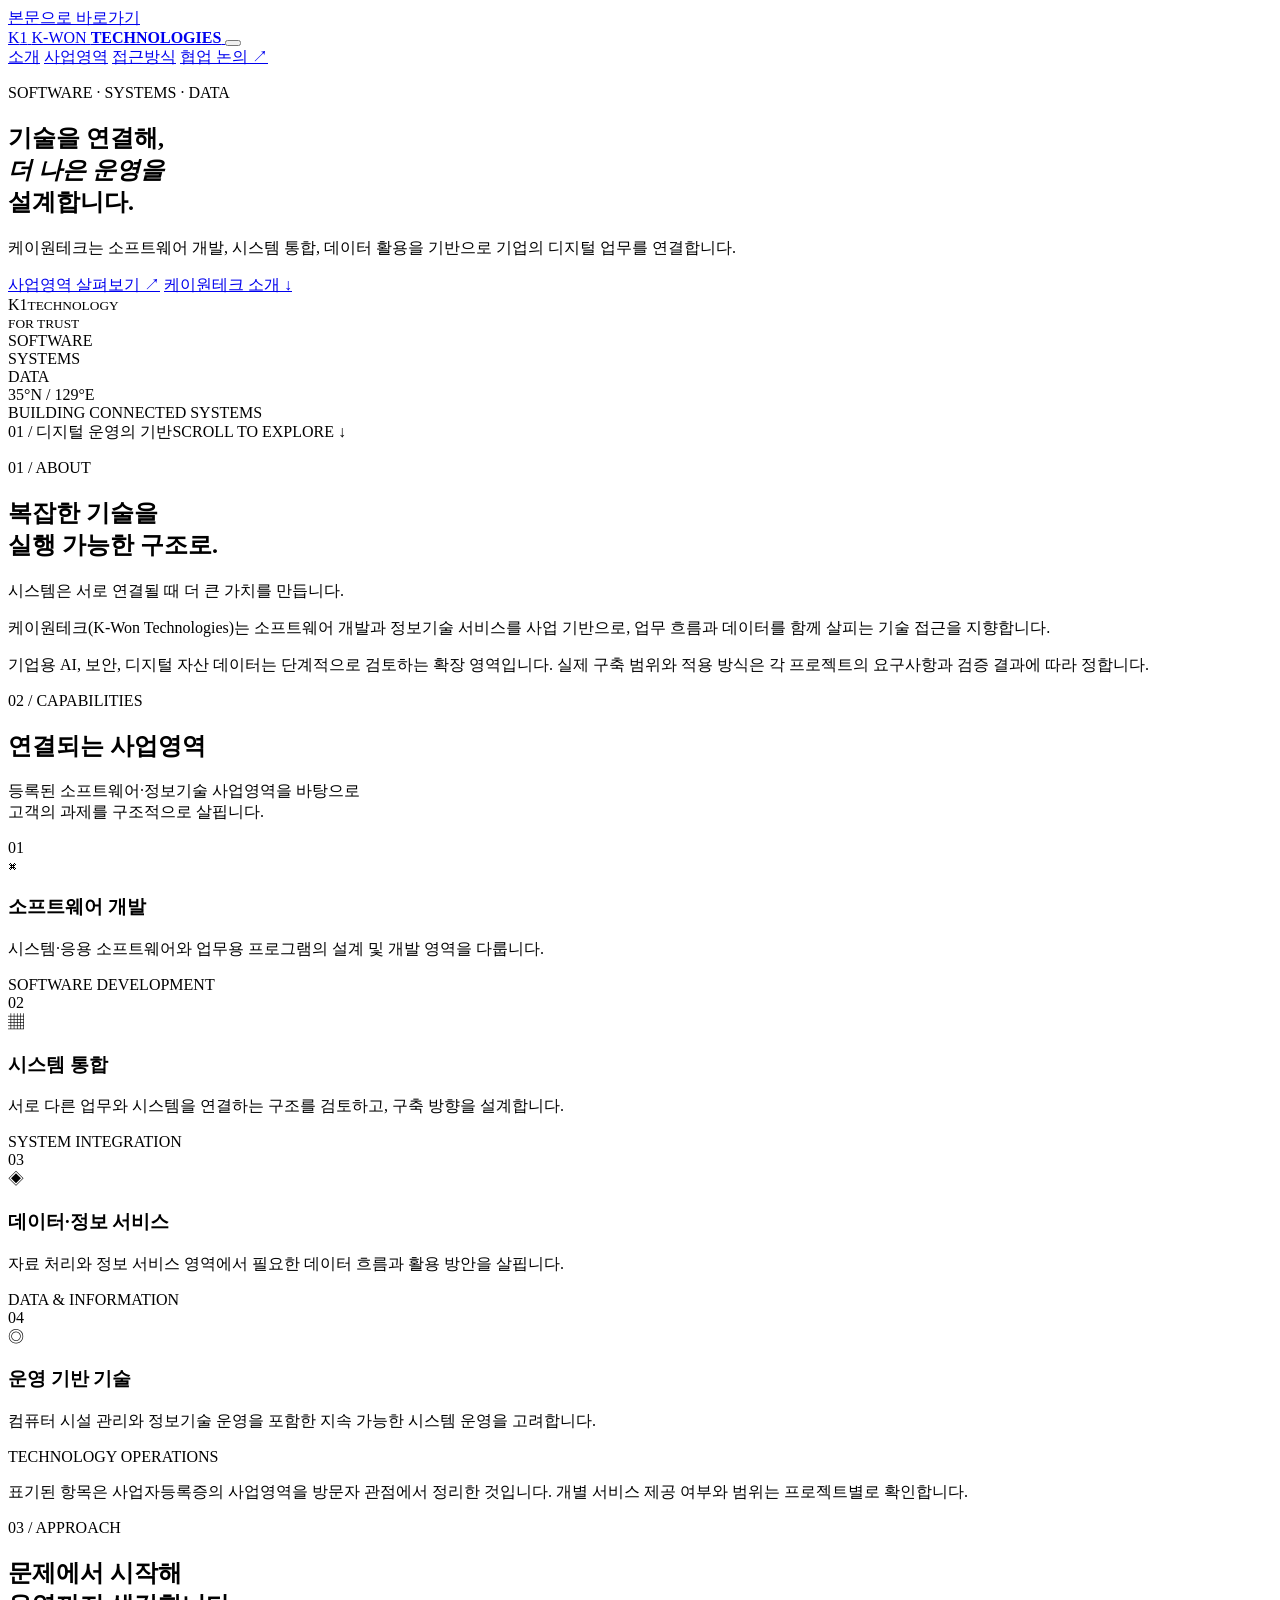
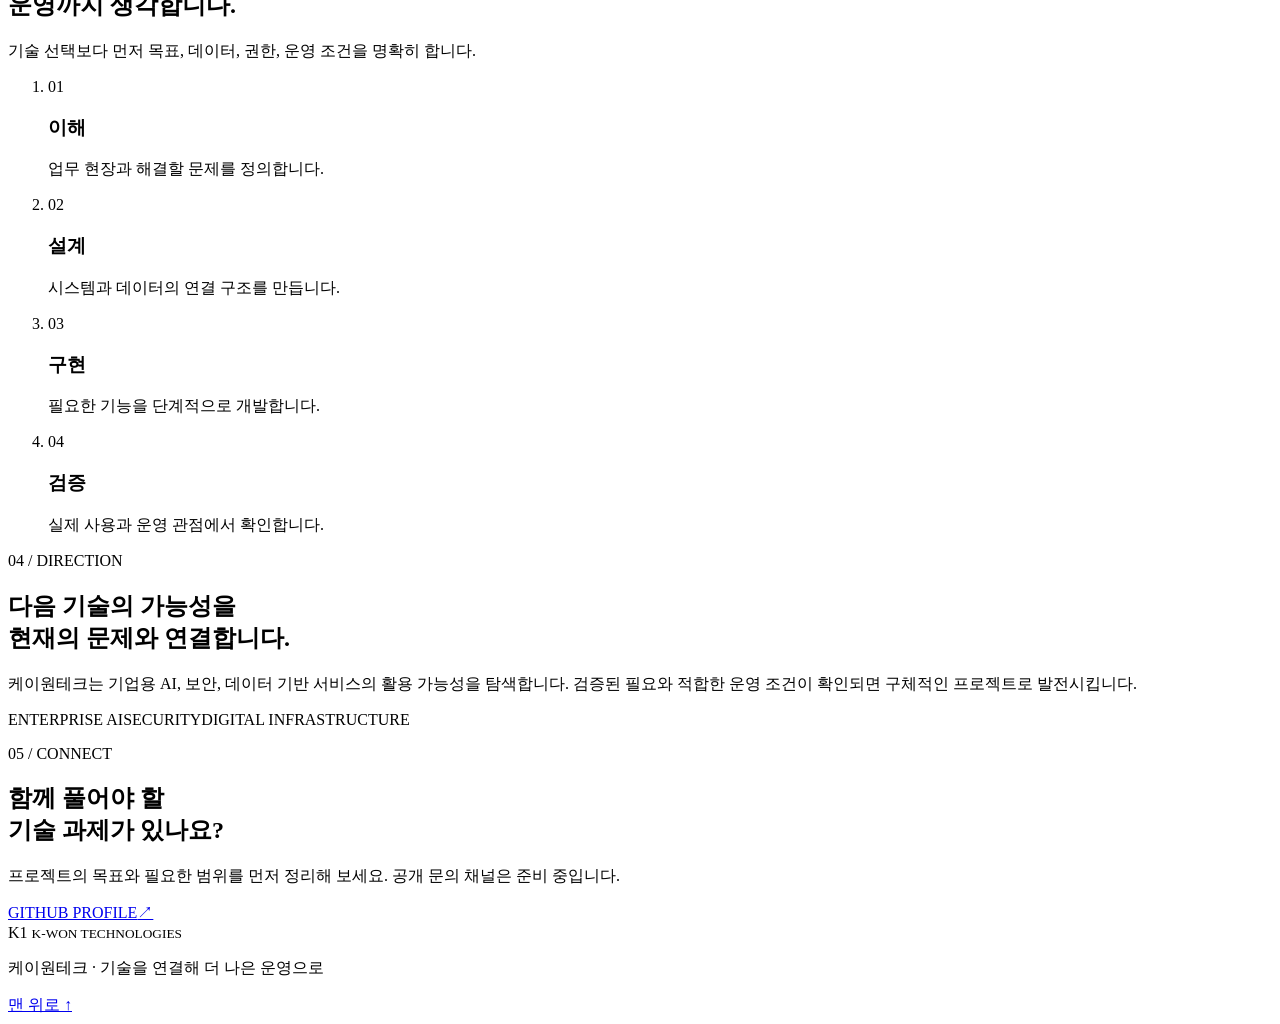
==== index.html @ 793a7595 "Add index.html for K-Won Technologies site" ====
<!doctype html>
<html lang="ko">
  <head>
    <meta charset="utf-8" />
    <meta name="viewport" content="width=device-width, initial-scale=1" />
    <meta name="theme-color" content="#081b2d" />
    <meta name="description" content="케이원테크는 소프트웨어, 시스템 통합, 데이터 기반 기술을 통해 기업의 디지털 운영을 설계합니다." />
    <meta property="og:type" content="website" />
    <meta property="og:title" content="케이원테크 | K-Won Technologies" />
    <meta property="og:description" content="기술을 연결해, 더 신뢰할 수 있는 운영으로." />
    <title>케이원테크 | K-Won Technologies</title>
    <link rel="icon" href="favicon.svg" type="image/svg+xml" />
    <link rel="stylesheet" href="styles.css" />
    <script src="main.js" defer></script>
  </head>
  <body>
    <a class="skip-link" href="#main">본문으로 바로가기</a>
    <header class="site-header" id="top">
      <div class="shell nav-wrap">
        <a class="brand" href="#top" aria-label="케이원테크 처음으로">
          <span class="brand-mark" aria-hidden="true">K<span>1</span></span>
          <span class="brand-name">K-WON <strong>TECHNOLOGIES</strong></span>
        </a>
        <button class="menu-toggle" type="button" aria-expanded="false" aria-controls="site-nav" aria-label="메뉴 열기">
          <span></span><span></span><span></span>
        </button>
        <nav class="site-nav" id="site-nav" aria-label="주 메뉴">
          <a href="#about">소개</a>
          <a href="#capabilities">사업영역</a>
          <a href="#approach">접근방식</a>
          <a class="nav-contact" href="#contact">협업 논의 <span aria-hidden="true">↗</span></a>
        </nav>
      </div>
    </header>

    <main id="main">
      <section class="hero" aria-labelledby="hero-title">
        <div class="hero-grid" aria-hidden="true"></div>
        <div class="shell hero-layout">
          <div class="hero-copy">
            <p class="eyebrow"><span class="eyebrow-line"></span> SOFTWARE · SYSTEMS · DATA</p>
            <h1 id="hero-title">기술을 연결해,<br /><em>더 나은 운영을</em><br />설계합니다.</h1>
            <p class="hero-lead">케이원테크는 소프트웨어 개발, 시스템 통합, 데이터 활용을 기반으로 기업의 디지털 업무를 연결합니다.</p>
            <div class="hero-actions">
              <a class="button button-primary" href="#capabilities">사업영역 살펴보기 <span aria-hidden="true">↗</span></a>
              <a class="text-link" href="#about">케이원테크 소개 <span aria-hidden="true">↓</span></a>
            </div>
          </div>
          <div class="hero-visual" aria-label="기술 요소를 연결하는 추상 도식" role="img">
            <div class="visual-orbit orbit-one"></div><div class="visual-orbit orbit-two"></div>
            <div class="visual-core"><span>K<span class="accent">1</span></span><small>TECHNOLOGY<br />FOR TRUST</small></div>
            <div class="visual-tag tag-a"><span class="tag-dot"></span> SOFTWARE</div>
            <div class="visual-tag tag-b"><span class="tag-dot"></span> SYSTEMS</div>
            <div class="visual-tag tag-c"><span class="tag-dot"></span> DATA</div>
            <div class="visual-coordinate">35°N / 129°E<br />BUILDING CONNECTED SYSTEMS</div>
          </div>
        </div>
        <div class="shell hero-bottom"><span>01 / 디지털 운영의 기반</span><span>SCROLL TO EXPLORE <span aria-hidden="true">↓</span></span></div>
      </section>

      <section class="intro section-pad" id="about" aria-labelledby="about-title">
        <div class="shell intro-layout">
          <div><p class="section-kicker">01 / ABOUT</p><h2 id="about-title">복잡한 기술을<br /><span>실행 가능한 구조로.</span></h2></div>
          <div class="intro-body"><p class="intro-large">시스템은 서로 연결될 때 더 큰 가치를 만듭니다.</p><p>케이원테크(K-Won Technologies)는 소프트웨어 개발과 정보기술 서비스를 사업 기반으로, 업무 흐름과 데이터를 함께 살피는 기술 접근을 지향합니다.</p><p>기업용 AI, 보안, 디지털 자산 데이터는 단계적으로 검토하는 확장 영역입니다. 실제 구축 범위와 적용 방식은 각 프로젝트의 요구사항과 검증 결과에 따라 정합니다.</p></div>
        </div>
      </section>

      <section class="capabilities section-pad" id="capabilities" aria-labelledby="capabilities-title">
        <div class="shell">
          <div class="section-heading"><div><p class="section-kicker">02 / CAPABILITIES</p><h2 id="capabilities-title">연결되는 사업영역</h2></div><p>등록된 소프트웨어·정보기술 사업영역을 바탕으로<br />고객의 과제를 구조적으로 살핍니다.</p></div>
          <div class="capability-grid">
            <article class="capability-card"><span class="card-number">01</span><div class="card-icon" aria-hidden="true">⌘</div><h3>소프트웨어 개발</h3><p>시스템·응용 소프트웨어와 업무용 프로그램의 설계 및 개발 영역을 다룹니다.</p><span class="card-meta">SOFTWARE DEVELOPMENT</span></article>
            <article class="capability-card"><span class="card-number">02</span><div class="card-icon" aria-hidden="true">▦</div><h3>시스템 통합</h3><p>서로 다른 업무와 시스템을 연결하는 구조를 검토하고, 구축 방향을 설계합니다.</p><span class="card-meta">SYSTEM INTEGRATION</span></article>
            <article class="capability-card"><span class="card-number">03</span><div class="card-icon" aria-hidden="true">◈</div><h3>데이터·정보 서비스</h3><p>자료 처리와 정보 서비스 영역에서 필요한 데이터 흐름과 활용 방안을 살핍니다.</p><span class="card-meta">DATA & INFORMATION</span></article>
            <article class="capability-card"><span class="card-number">04</span><div class="card-icon" aria-hidden="true">◎</div><h3>운영 기반 기술</h3><p>컴퓨터 시설 관리와 정보기술 운영을 포함한 지속 가능한 시스템 운영을 고려합니다.</p><span class="card-meta">TECHNOLOGY OPERATIONS</span></article>
          </div>
          <p class="capability-note">표기된 항목은 사업자등록증의 사업영역을 방문자 관점에서 정리한 것입니다. 개별 서비스 제공 여부와 범위는 프로젝트별로 확인합니다.</p>
        </div>
      </section>

      <section class="approach section-pad" id="approach" aria-labelledby="approach-title">
        <div class="shell approach-layout">
          <div class="approach-title"><p class="section-kicker">03 / APPROACH</p><h2 id="approach-title">문제에서 시작해<br />운영까지 생각합니다.</h2><p>기술 선택보다 먼저 목표, 데이터, 권한, 운영 조건을 명확히 합니다.</p></div>
          <ol class="steps"><li><span>01</span><div><h3>이해</h3><p>업무 현장과 해결할 문제를 정의합니다.</p></div></li><li><span>02</span><div><h3>설계</h3><p>시스템과 데이터의 연결 구조를 만듭니다.</p></div></li><li><span>03</span><div><h3>구현</h3><p>필요한 기능을 단계적으로 개발합니다.</p></div></li><li><span>04</span><div><h3>검증</h3><p>실제 사용과 운영 관점에서 확인합니다.</p></div></li></ol>
        </div>
      </section>

      <section class="direction section-pad" aria-labelledby="direction-title"><div class="shell direction-layout"><div><p class="section-kicker">04 / DIRECTION</p><h2 id="direction-title">다음 기술의 가능성을<br />현재의 문제와 연결합니다.</h2></div><div><p>케이원테크는 기업용 AI, 보안, 데이터 기반 서비스의 활용 가능성을 탐색합니다. 검증된 필요와 적합한 운영 조건이 확인되면 구체적인 프로젝트로 발전시킵니다.</p><div class="direction-tags"><span>ENTERPRISE AI</span><span>SECURITY</span><span>DIGITAL INFRASTRUCTURE</span></div></div></div></section>

      <section class="contact section-pad" id="contact" aria-labelledby="contact-title"><div class="shell contact-layout"><div><p class="section-kicker">05 / CONNECT</p><h2 id="contact-title">함께 풀어야 할<br />기술 과제가 있나요?</h2><p>프로젝트의 목표와 필요한 범위를 먼저 정리해 보세요. 공개 문의 채널은 준비 중입니다.</p></div><a class="contact-link" href="https://github.com/oberstmarkts" target="_blank" rel="noopener noreferrer" aria-label="연결된 GitHub 프로필 새 창에서 보기"><span>GITHUB PROFILE</span><span aria-hidden="true">↗</span></a></div></section>
    </main>

    <footer class="site-footer"><div class="shell footer-layout"><div class="footer-brand">K<span>1</span> <small>K-WON TECHNOLOGIES</small></div><p>케이원테크 · 기술을 연결해 더 나은 운영으로</p><a href="#top">맨 위로 ↑</a></div></footer>
  </body>
</html>
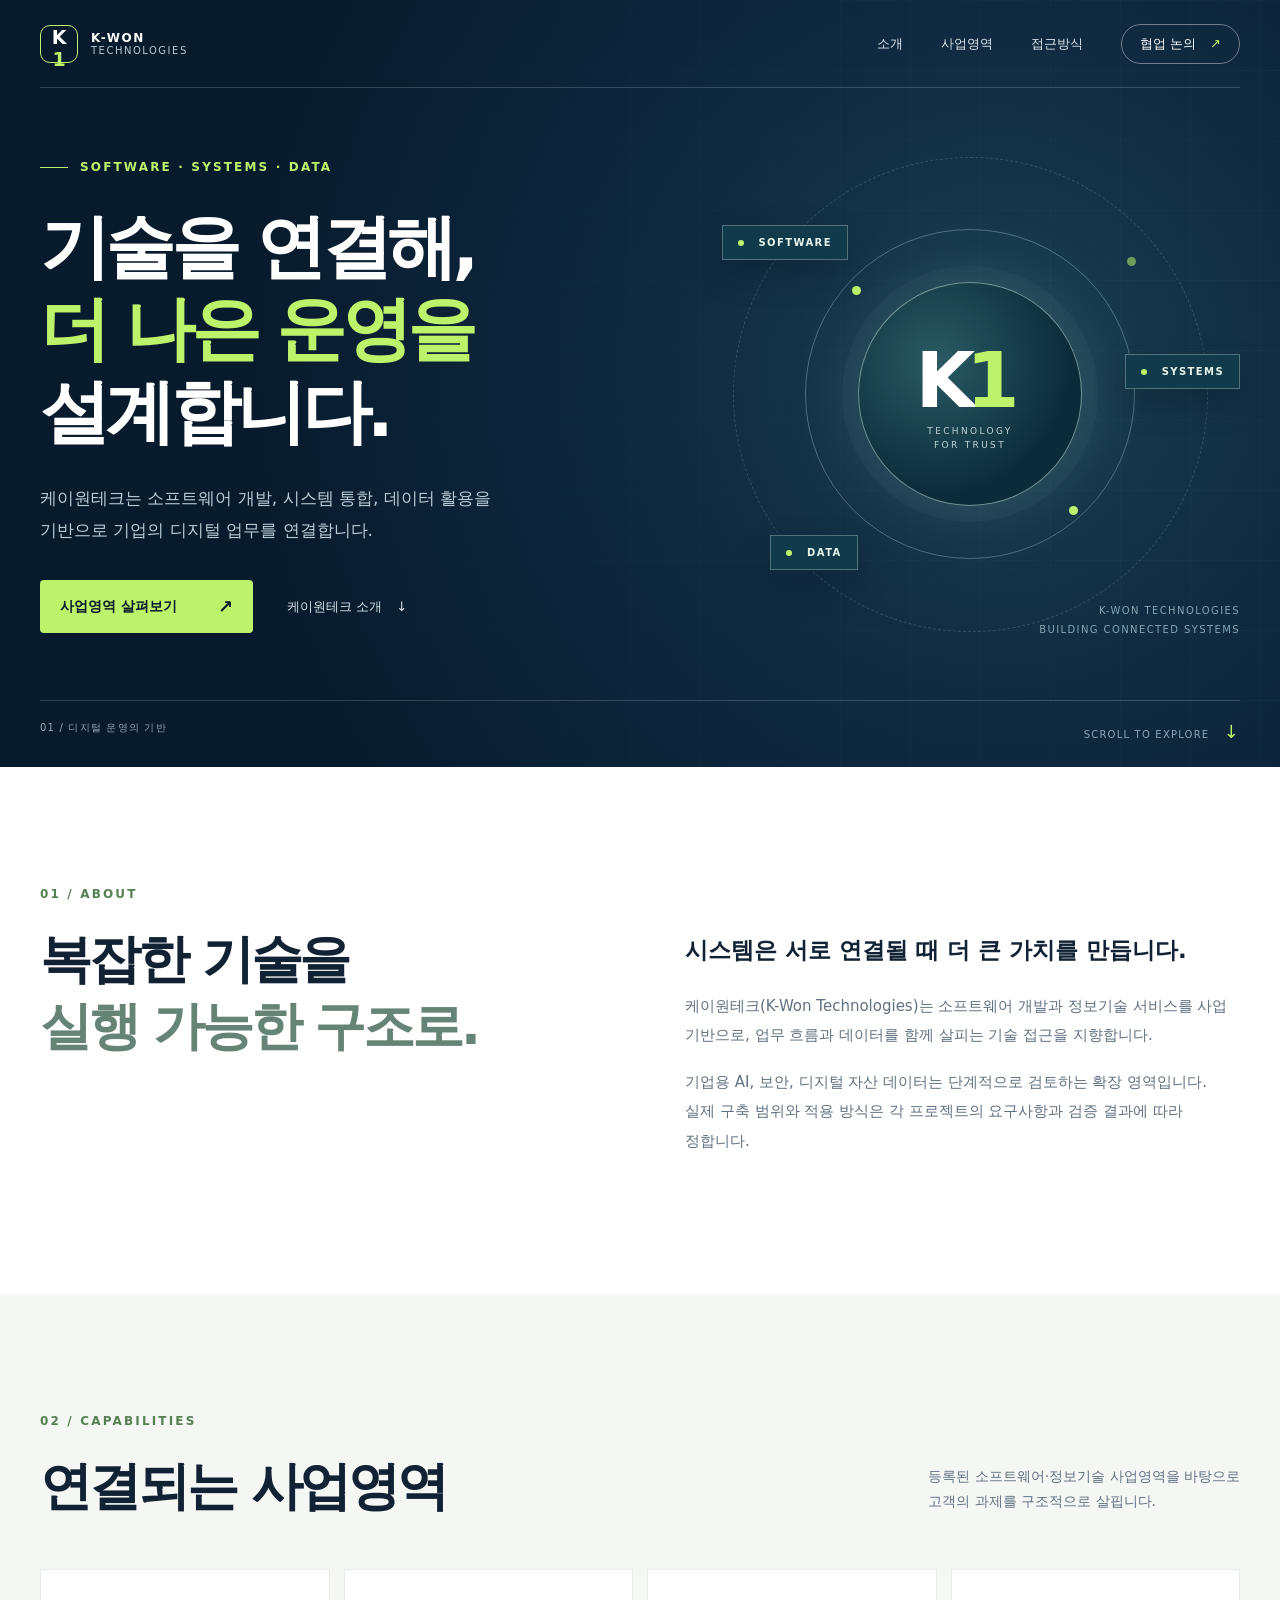
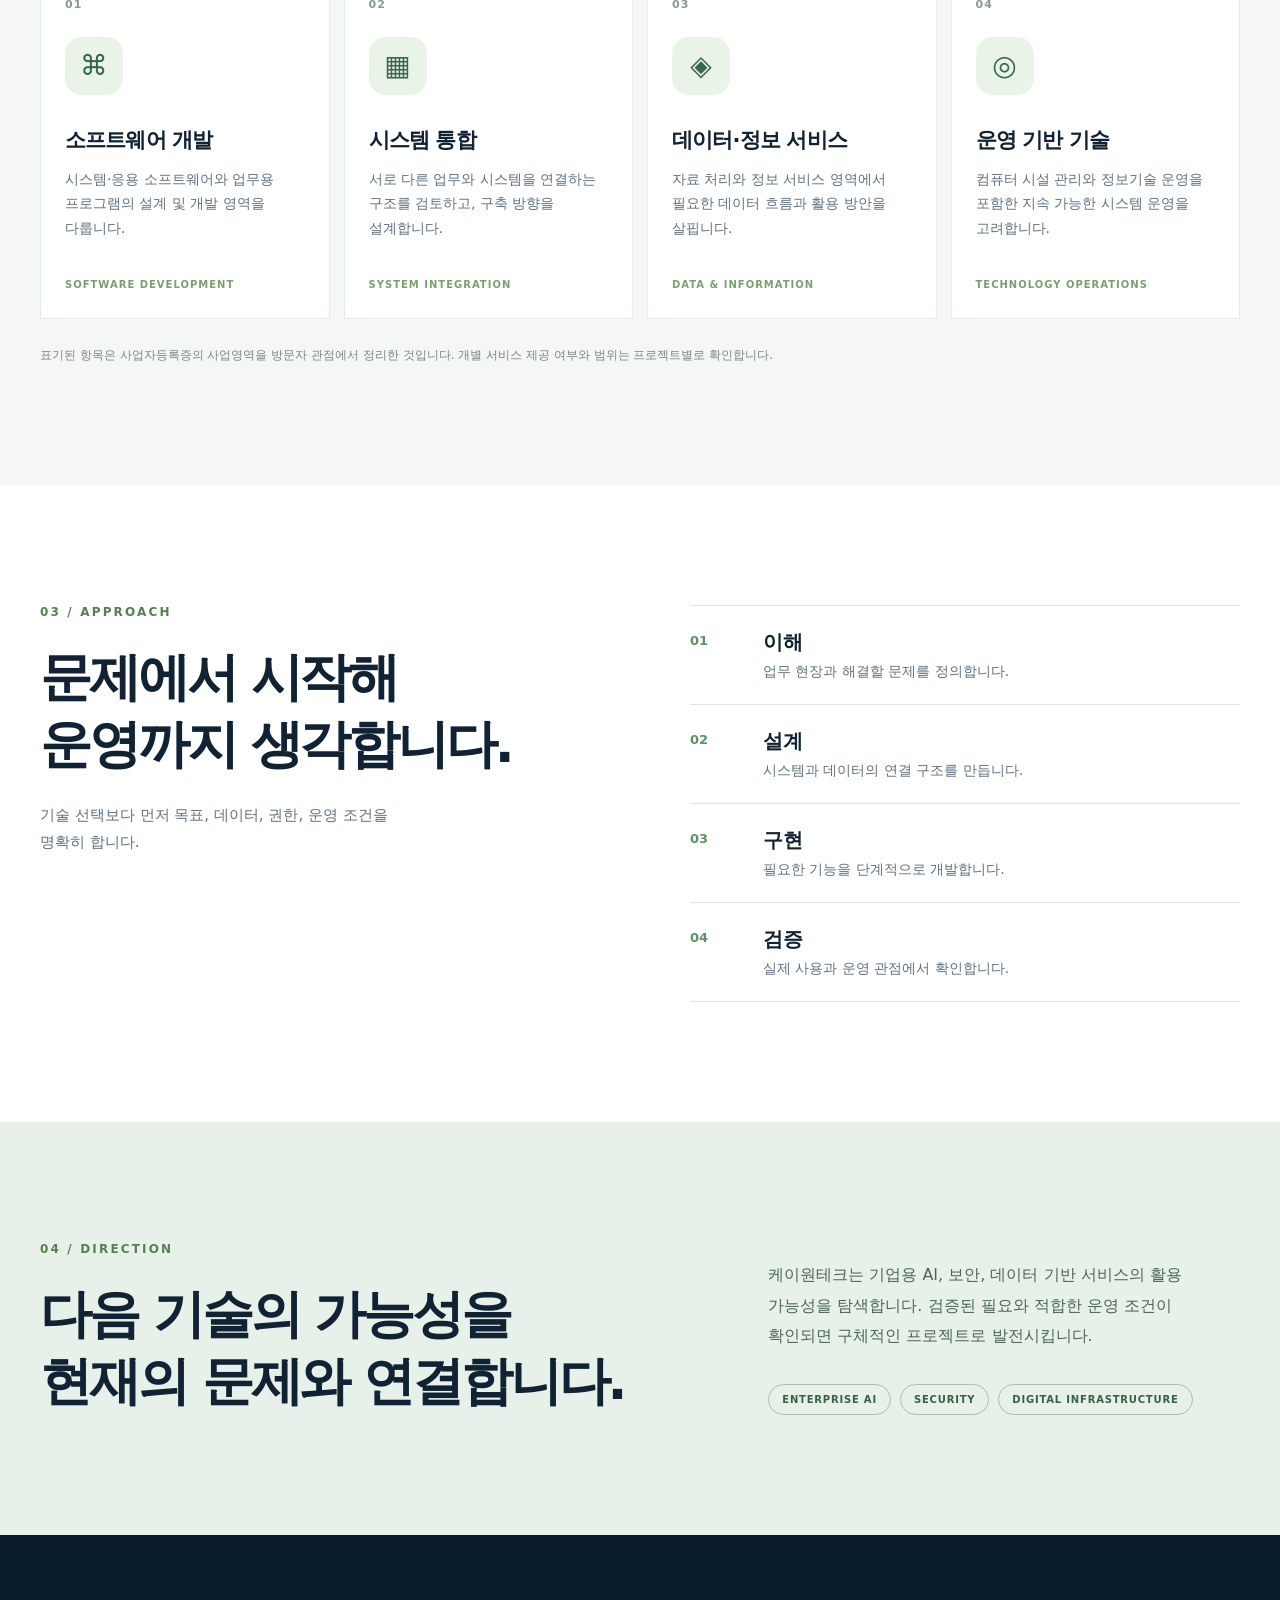
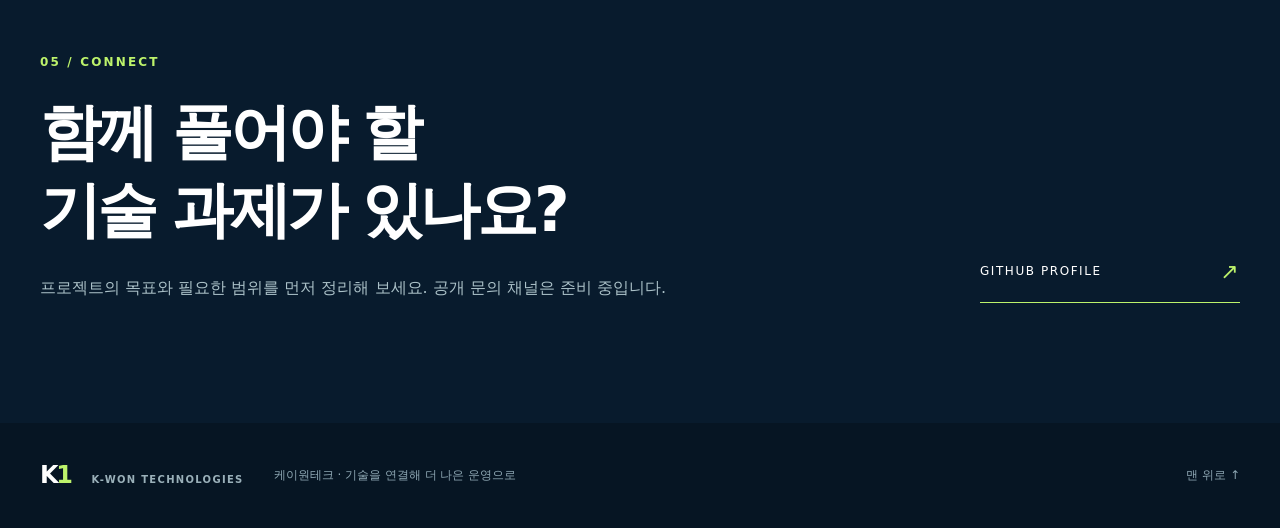
==== commit f145c3f2: "Polish index.html for published site" ====
--- a/index.html
+++ b/index.html
@@ -52,7 +52,7 @@
             <div class="visual-tag tag-a"><span class="tag-dot"></span> SOFTWARE</div>
             <div class="visual-tag tag-b"><span class="tag-dot"></span> SYSTEMS</div>
             <div class="visual-tag tag-c"><span class="tag-dot"></span> DATA</div>
-            <div class="visual-coordinate">35°N / 129°E<br />BUILDING CONNECTED SYSTEMS</div>
+            <div class="visual-coordinate">K-WON TECHNOLOGIES<br />BUILDING CONNECTED SYSTEMS</div>
           </div>
         </div>
         <div class="shell hero-bottom"><span>01 / 디지털 운영의 기반</span><span>SCROLL TO EXPLORE <span aria-hidden="true">↓</span></span></div>
--- a/styles.css
+++ b/styles.css
@@ -0,0 +1,2 @@
+:root{--navy:#081b2d;--navy-2:#102b42;--ink:#102233;--muted:#607181;--line:#dce4e9;--accent:#bdf36b;--paper:#f5f7f5;--white:#fff;--shell:1200px}*{box-sizing:border-box}html{scroll-behavior:smooth}body{margin:0;font-family:Pretendard,"Noto Sans KR","Apple SD Gothic Neo",system-ui,sans-serif;color:var(--ink);background:var(--white);word-break:keep-all}a{color:inherit;text-decoration:none}button{font:inherit}.shell{width:min(calc(100% - 48px),var(--shell));margin:auto}.skip-link{position:absolute;z-index:100;left:16px;top:-80px;padding:12px;background:var(--accent);color:var(--navy)}.skip-link:focus{top:12px}.site-header{position:absolute;inset:0 0 auto;z-index:20;color:white}.nav-wrap{display:flex;align-items:center;justify-content:space-between;height:88px;border-bottom:1px solid #ffffff2c}.brand{display:flex;align-items:center;gap:13px}.brand-mark{display:grid;place-items:center;width:38px;height:38px;border:1.5px solid var(--accent);border-radius:10px;font-size:19px;font-weight:900;letter-spacing:-3px;padding-right:3px}.brand-mark span,.footer-brand>span{color:var(--accent)}.brand-name{font-size:12px;letter-spacing:.13em;font-weight:600}.brand-name strong{display:block;font-size:10px;letter-spacing:.15em;font-weight:500;color:#b8c9d3}.site-nav{display:flex;align-items:center;gap:38px;font-size:13px;color:#dce5ea}.site-nav a:hover,.text-link:hover{color:var(--accent)}.site-nav .nav-contact{border:1px solid #ffffff65;border-radius:100px;padding:10px 18px;color:white}.site-nav .nav-contact span{margin-left:10px;color:var(--accent)}.menu-toggle{display:none}.hero{position:relative;overflow:hidden;min-height:760px;background:radial-gradient(circle at 78% 48%,#1b4052 0%,#102b42 29%,var(--navy) 70%);color:white}.hero-grid{position:absolute;inset:0;opacity:.14;background-image:linear-gradient(#b6d6de33 1px,transparent 1px),linear-gradient(90deg,#b6d6de33 1px,transparent 1px);background-size:70px 70px;mask-image:linear-gradient(90deg,transparent 12%,black 100%)}.hero-layout{position:relative;display:grid;grid-template-columns:1.1fr .9fr;align-items:center;min-height:700px;padding-top:88px}.hero-copy{padding:50px 0 45px}.eyebrow,.section-kicker{margin:0 0 32px;font-size:12px;font-weight:800;letter-spacing:.18em}.eyebrow{display:flex;align-items:center;gap:12px;color:var(--accent)}.eyebrow-line{display:inline-block;width:28px;height:1px;background:var(--accent)}.hero h1{font-size:clamp(47px,5.5vw,80px);letter-spacing:-.065em;line-height:1.17;margin:0;font-weight:750}.hero h1 em{font-style:normal;color:var(--accent)}.hero-lead{max-width:510px;margin:30px 0 34px;color:#bacbd5;font-size:17px;line-height:1.85}.hero-actions{display:flex;align-items:center;gap:34px}.button{display:inline-flex;align-items:center;justify-content:space-between;min-width:213px;gap:30px;padding:16px 20px;border-radius:4px;font-size:14px;font-weight:800}.button-primary{background:var(--accent);color:var(--navy)}.button-primary:hover{background:#d4ff91}.button span{font-size:18px}.text-link{font-size:13px;color:#d7e3e8}.text-link span{margin-left:10px}.hero-visual{height:520px;position:relative;display:grid;place-items:center}.visual-orbit{position:absolute;border:1px solid #c8e7e454;border-radius:50%;aspect-ratio:1}.orbit-one{width:330px}.orbit-two{width:475px;border-style:dashed;opacity:.55}.visual-orbit:before,.visual-orbit:after{content:"";position:absolute;width:9px;height:9px;border-radius:50%;background:var(--accent)}.orbit-one:before{top:17%;left:14%}.orbit-one:after{bottom:13%;right:17%}.orbit-two:before{top:21%;right:15%}.orbit-two:after{bottom:15%;left:18%}.visual-core{position:relative;display:flex;align-items:center;justify-content:center;flex-direction:column;width:224px;height:224px;border:1px solid #c2e4db8c;border-radius:50%;background:radial-gradient(circle at 35% 35%,#2a5b63,#0b2b3b 66%);box-shadow:0 0 0 16px #ffffff08,0 0 85px #92dcbe27}.visual-core>span{font-size:77px;font-weight:900;letter-spacing:-.12em;margin-right:14px}.visual-core .accent{color:var(--accent)}.visual-core small{text-align:center;line-height:1.5;font-size:9px;letter-spacing:.26em;color:#c2d4d7}.visual-tag{position:absolute;padding:11px 15px;background:#113b4b;border:1px solid #53737a;color:#e5f4ed;letter-spacing:.14em;font-size:10px;font-weight:800;box-shadow:0 14px 35px #0003}.tag-dot{display:inline-block;width:6px;height:6px;margin-right:10px;background:var(--accent);border-radius:50%}.tag-a{top:91px;left:4%}.tag-b{right:0;top:220px}.tag-c{left:13%;bottom:84px}.visual-coordinate{position:absolute;right:0;bottom:15px;font-size:10px;line-height:1.9;text-align:right;letter-spacing:.14em;color:#82a7b2}.hero-bottom{position:relative;display:flex;justify-content:space-between;border-top:1px solid #ffffff2c;padding:20px 0 25px;color:#8da8b4;font-size:10px;letter-spacing:.12em}.hero-bottom span span{font-size:18px;margin-left:10px;color:var(--accent)}.section-pad{padding:120px 0}.section-kicker{color:#558152;margin-bottom:24px}.intro-layout{display:grid;grid-template-columns:1fr 1fr;gap:90px}.intro h2,.section-heading h2,.approach h2,.direction h2,.contact h2{font-size:clamp(35px,4.1vw,56px);letter-spacing:-.06em;line-height:1.28;margin:0;font-weight:750}.intro h2 span{color:#668475}.intro-body{padding-top:46px}.intro-body p{font-size:15px;color:var(--muted);line-height:1.95;margin:0 0 18px}.intro-body .intro-large{font-size:23px;color:var(--ink);line-height:1.5;font-weight:650;margin-bottom:24px}.capabilities{background:var(--paper)}.section-heading{display:flex;justify-content:space-between;align-items:end;gap:40px;margin-bottom:50px}.section-heading>p{margin:0 0 5px;color:var(--muted);line-height:1.8;font-size:14px}.capability-grid{display:grid;grid-template-columns:repeat(4,1fr);gap:14px}.capability-card{display:flex;flex-direction:column;min-height:350px;background:white;padding:28px 24px;border:1px solid #e6ece8;transition:transform .2s,box-shadow .2s}.capability-card:hover{transform:translateY(-4px);box-shadow:0 18px 40px #0a29271a}.card-number{font-size:11px;color:#879a8e;font-weight:800;letter-spacing:.1em}.card-icon{display:grid;place-items:center;width:58px;height:58px;margin:26px 0 31px;background:#eaf3e8;color:#36684b;border-radius:17px;font-size:28px}.capability-card h3{font-size:21px;letter-spacing:-.04em;margin:0 0 13px}.capability-card p{color:var(--muted);font-size:14px;line-height:1.75;margin:0}.card-meta{margin-top:auto;padding-top:28px;color:#78a16b;font-weight:800;font-size:10px;letter-spacing:.1em}.capability-note{margin:26px 0 0;color:#788783;font-size:12px;line-height:1.7}.approach-layout{display:grid;grid-template-columns:1fr 1fr;gap:100px}.approach-title>p:last-child{max-width:380px;color:var(--muted);font-size:15px;line-height:1.85;margin-top:24px}.steps{list-style:none;padding:0;margin:0}.steps li{display:flex;gap:28px;border-bottom:1px solid var(--line);padding:23px 0}.steps li:first-child{border-top:1px solid var(--line)}.steps li>span{width:45px;flex:none;font-size:13px;color:#5e9368;font-weight:800;padding-top:4px}.steps h3{margin:0 0 7px;font-size:20px}.steps p{margin:0;color:var(--muted);font-size:14px}.direction{background:#e8f1e9}.direction-layout{display:grid;grid-template-columns:1.15fr .85fr;gap:90px;align-items:end}.direction-layout>div:last-child>p{font-size:16px;line-height:1.9;color:#4b6659;margin:0 0 32px}.direction-tags{display:flex;flex-wrap:wrap;gap:9px}.direction-tags span{border:1px solid #a8bfae;border-radius:100px;padding:9px 13px;color:#376144;font-size:10px;letter-spacing:.08em;font-weight:800}.contact{background:var(--navy);color:white}.contact-layout{display:flex;align-items:end;justify-content:space-between;gap:40px}.contact .section-kicker{color:var(--accent)}.contact h2{font-size:clamp(36px,4.8vw,64px)}.contact p:last-child{color:#abc1c8;line-height:1.8;margin:24px 0 0}.contact-link{width:260px;display:flex;justify-content:space-between;align-items:center;padding:18px 0;border-bottom:1px solid var(--accent);font-size:12px;letter-spacing:.13em;white-space:nowrap}.contact-link span:last-child{font-size:22px;color:var(--accent)}.contact-link:hover{color:var(--accent)}.site-footer{background:#061523;color:#8da6b2}.footer-layout{display:flex;align-items:center;gap:30px;min-height:105px}.footer-brand{font-size:24px;font-weight:900;letter-spacing:-.1em;color:white}.footer-brand small{display:inline-block;margin-left:15px;font-size:10px;letter-spacing:.13em;color:#9ab0b9}.footer-layout p{margin:0 auto 0 0;font-size:12px}.footer-layout>a{font-size:12px}.footer-layout>a:hover{color:var(--accent)}:focus-visible{outline:3px solid var(--accent);outline-offset:4px}@media(max-width:980px){.hero-layout{grid-template-columns:1fr .75fr}.hero-visual{transform:scale(.8);transform-origin:center}.capability-grid{grid-template-columns:repeat(2,1fr)}.capability-card{min-height:300px}.intro-layout,.approach-layout,.direction-layout{gap:50px}}@media(max-width:700px){.shell{width:min(calc(100% - 36px),var(--shell))}.nav-wrap{height:72px}.menu-toggle{display:flex;flex-direction:column;justify-content:center;gap:5px;width:40px;height:40px;background:none;border:0;cursor:pointer}.menu-toggle span{display:block;height:2px;width:23px;background:white}.site-nav{display:none;position:absolute;top:72px;left:0;right:0;background:#0b2639;padding:18px;flex-direction:column;align-items:stretch;gap:0;box-shadow:0 20px 30px #0004}.site-nav.is-open{display:flex}.site-nav a{padding:15px 10px;border-bottom:1px solid #ffffff1d}.site-nav .nav-contact{margin-top:10px;text-align:center}.hero{min-height:auto}.hero-layout{display:block;min-height:auto;padding:145px 0 40px}.hero-copy{padding:0}.hero h1{font-size:clamp(43px,10vw,62px)}.hero-lead{font-size:15px;margin:24px 0 28px}.hero-actions{gap:18px;flex-wrap:wrap}.hero-visual{height:300px;margin:30px auto 0;transform:scale(.6);width:100%;min-width:480px;left:50%;margin-left:-240px}.hero-bottom{font-size:9px}.section-pad{padding:78px 0}.intro-layout,.approach-layout,.direction-layout{grid-template-columns:1fr;gap:20px}.intro-body{padding-top:0}.section-heading{display:block;margin-bottom:30px}.section-heading>p{margin-top:18px}.capability-grid{gap:10px}.capability-card{padding:22px 17px;min-height:290px}.card-icon{margin:18px 0 22px}.capability-card h3{font-size:18px}.capability-card p{font-size:13px}.approach-title>p:last-child{margin-bottom:25px}.direction-layout{gap:25px}.contact-layout{display:block}.contact-link{margin-top:32px;width:100%}.footer-layout{flex-wrap:wrap;gap:12px;padding:30px 0}.footer-layout p{flex-basis:100%;order:3}.footer-layout>a{margin-left:auto}}@media(max-width:440px){.capability-grid{grid-template-columns:1fr}.capability-card{min-height:230px}.card-icon{margin:14px 0}.hero-actions{display:block}.text-link{display:block;margin-top:22px}.hero-bottom span:last-child{display:none}}@media(prefers-reduced-motion:reduce){html{scroll-behavior:auto}.capability-card{transition:none}}
+
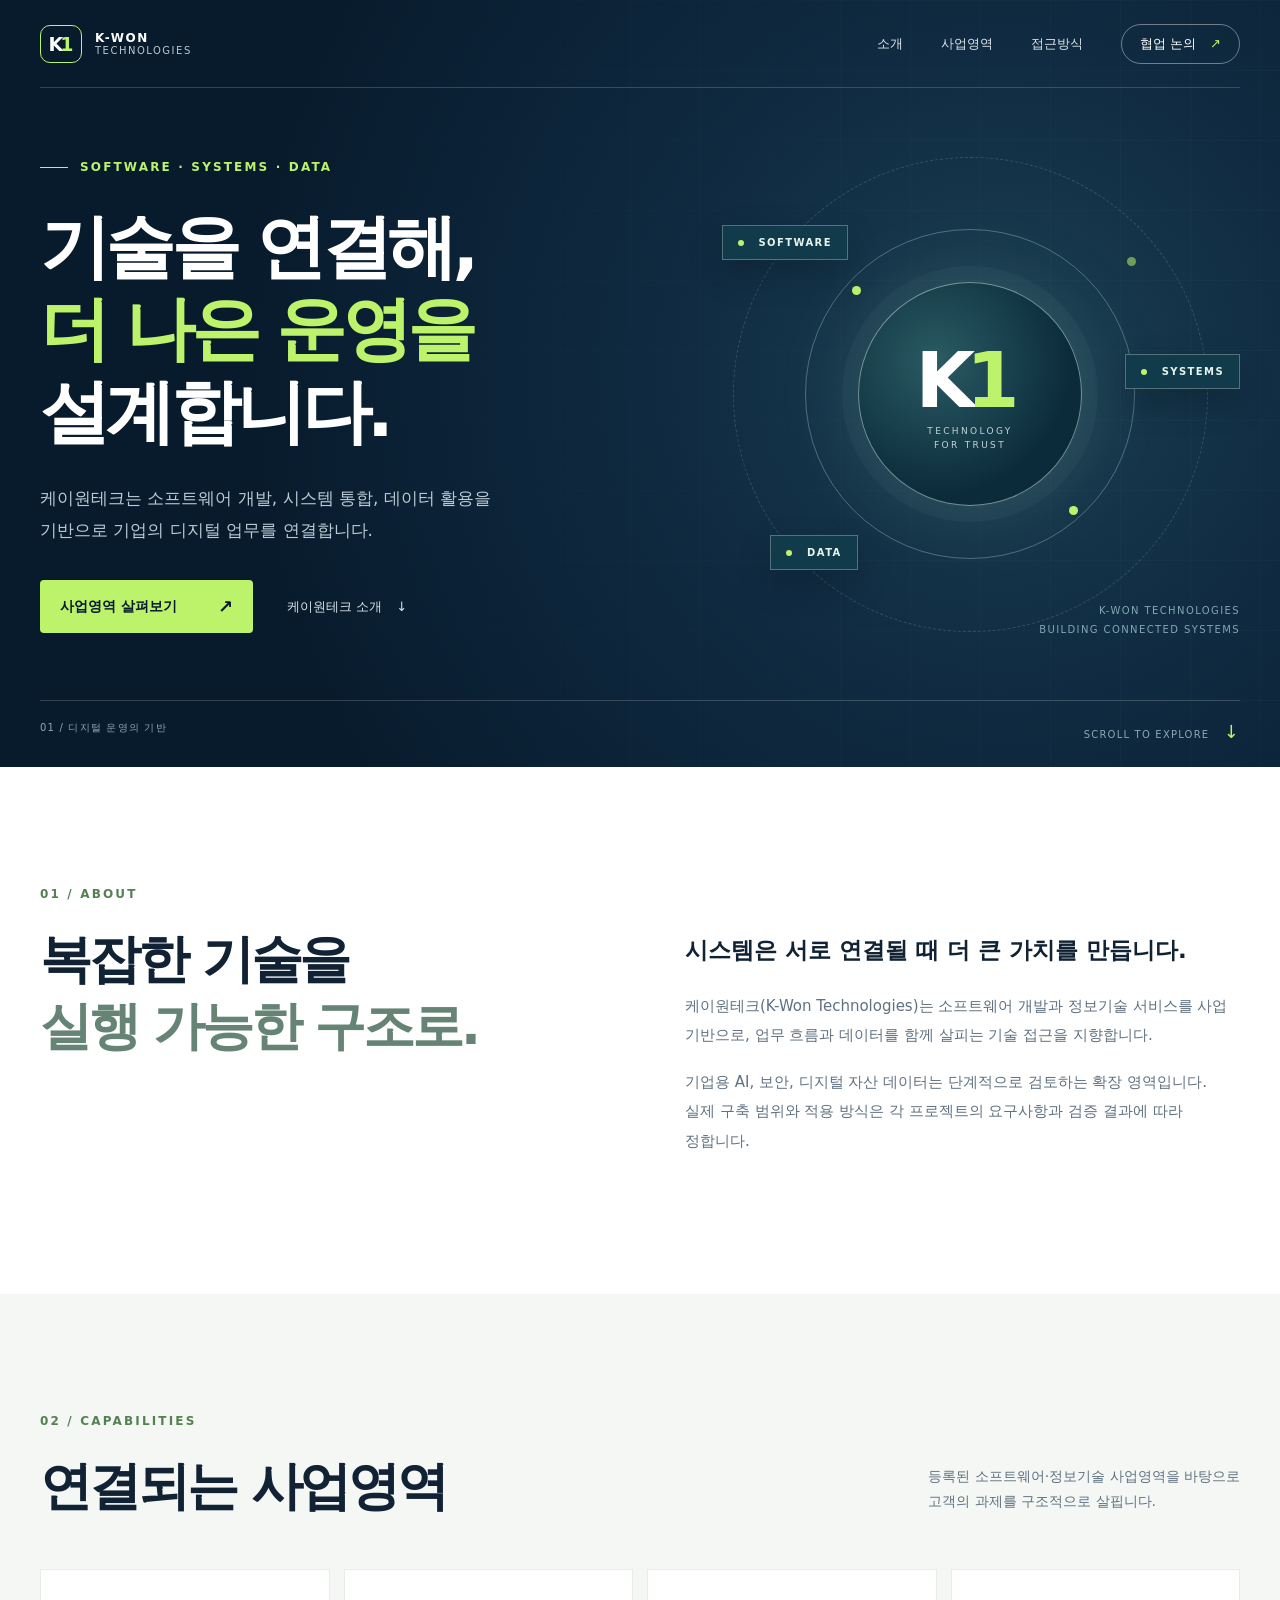
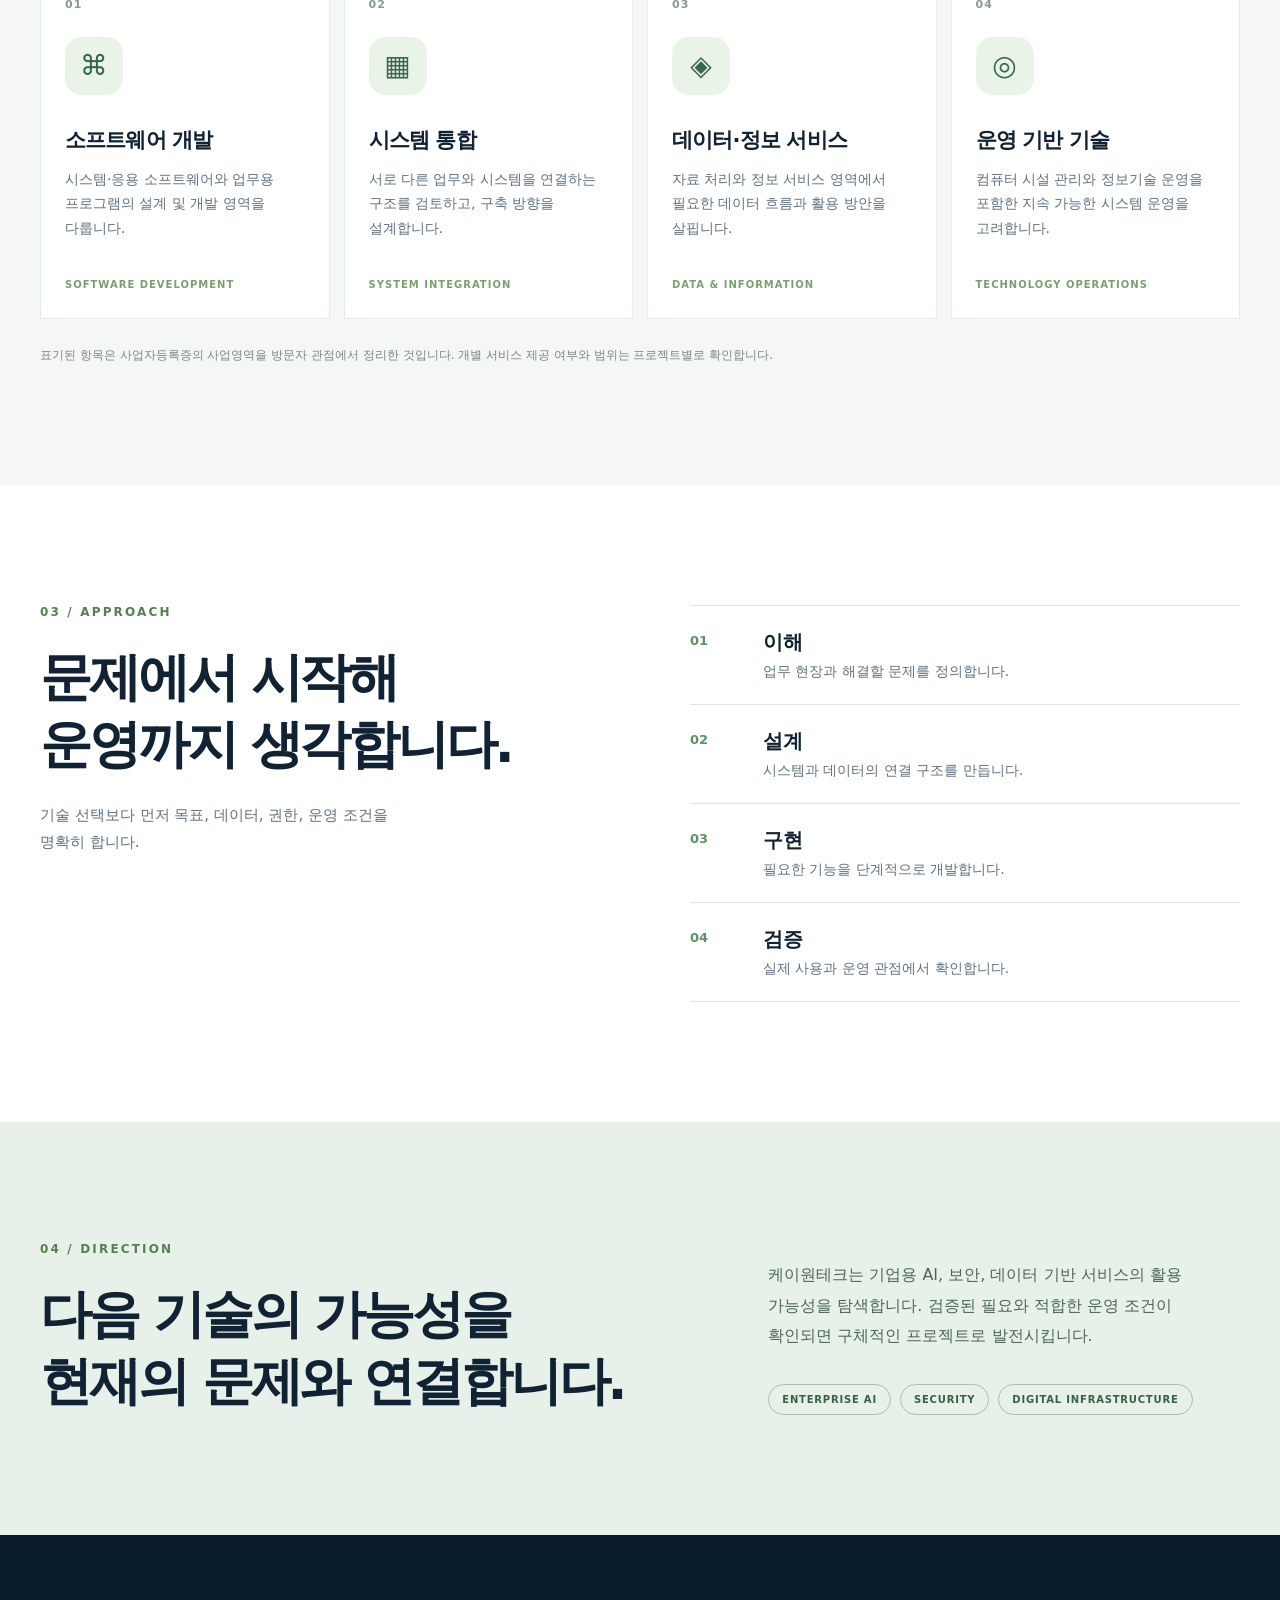
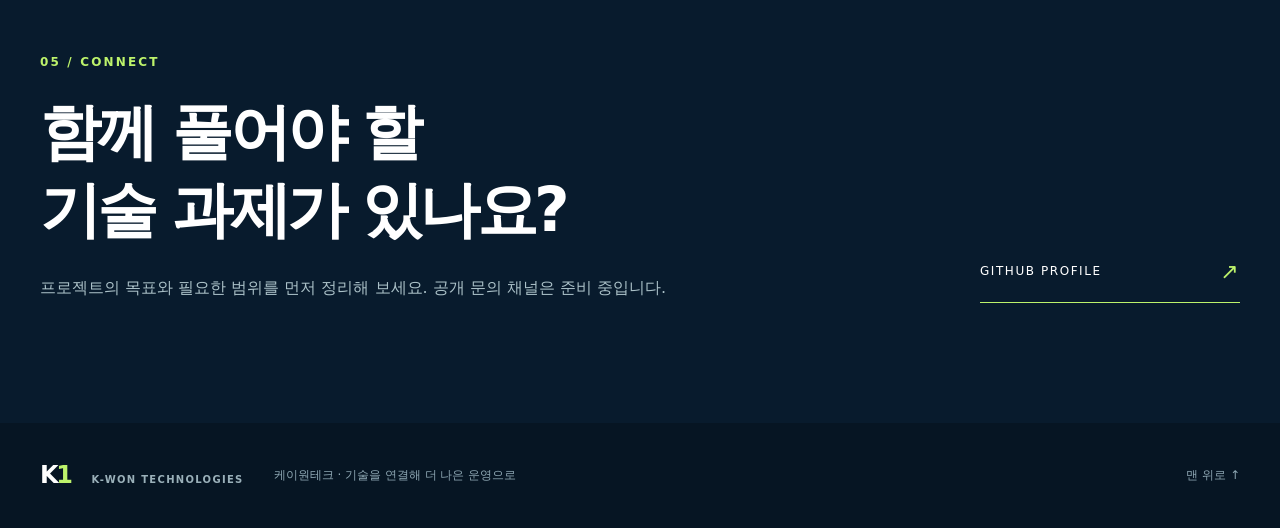
==== commit 37a977ce: "Refresh stylesheet cache for mobile logo layout" ====
--- a/index.html
+++ b/index.html
@@ -10,7 +10,7 @@
     <meta property="og:description" content="기술을 연결해, 더 신뢰할 수 있는 운영으로." />
     <title>케이원테크 | K-Won Technologies</title>
     <link rel="icon" href="favicon.svg" type="image/svg+xml" />
-    <link rel="stylesheet" href="styles.css" />
+    <link rel="stylesheet" href="styles.css?v=2" />
     <script src="main.js" defer></script>
   </head>
   <body>
--- a/styles.css
+++ b/styles.css
@@ -1,2 +1,2 @@
-:root{--navy:#081b2d;--navy-2:#102b42;--ink:#102233;--muted:#607181;--line:#dce4e9;--accent:#bdf36b;--paper:#f5f7f5;--white:#fff;--shell:1200px}*{box-sizing:border-box}html{scroll-behavior:smooth}body{margin:0;font-family:Pretendard,"Noto Sans KR","Apple SD Gothic Neo",system-ui,sans-serif;color:var(--ink);background:var(--white);word-break:keep-all}a{color:inherit;text-decoration:none}button{font:inherit}.shell{width:min(calc(100% - 48px),var(--shell));margin:auto}.skip-link{position:absolute;z-index:100;left:16px;top:-80px;padding:12px;background:var(--accent);color:var(--navy)}.skip-link:focus{top:12px}.site-header{position:absolute;inset:0 0 auto;z-index:20;color:white}.nav-wrap{display:flex;align-items:center;justify-content:space-between;height:88px;border-bottom:1px solid #ffffff2c}.brand{display:flex;align-items:center;gap:13px}.brand-mark{display:grid;place-items:center;width:38px;height:38px;border:1.5px solid var(--accent);border-radius:10px;font-size:19px;font-weight:900;letter-spacing:-3px;padding-right:3px}.brand-mark span,.footer-brand>span{color:var(--accent)}.brand-name{font-size:12px;letter-spacing:.13em;font-weight:600}.brand-name strong{display:block;font-size:10px;letter-spacing:.15em;font-weight:500;color:#b8c9d3}.site-nav{display:flex;align-items:center;gap:38px;font-size:13px;color:#dce5ea}.site-nav a:hover,.text-link:hover{color:var(--accent)}.site-nav .nav-contact{border:1px solid #ffffff65;border-radius:100px;padding:10px 18px;color:white}.site-nav .nav-contact span{margin-left:10px;color:var(--accent)}.menu-toggle{display:none}.hero{position:relative;overflow:hidden;min-height:760px;background:radial-gradient(circle at 78% 48%,#1b4052 0%,#102b42 29%,var(--navy) 70%);color:white}.hero-grid{position:absolute;inset:0;opacity:.14;background-image:linear-gradient(#b6d6de33 1px,transparent 1px),linear-gradient(90deg,#b6d6de33 1px,transparent 1px);background-size:70px 70px;mask-image:linear-gradient(90deg,transparent 12%,black 100%)}.hero-layout{position:relative;display:grid;grid-template-columns:1.1fr .9fr;align-items:center;min-height:700px;padding-top:88px}.hero-copy{padding:50px 0 45px}.eyebrow,.section-kicker{margin:0 0 32px;font-size:12px;font-weight:800;letter-spacing:.18em}.eyebrow{display:flex;align-items:center;gap:12px;color:var(--accent)}.eyebrow-line{display:inline-block;width:28px;height:1px;background:var(--accent)}.hero h1{font-size:clamp(47px,5.5vw,80px);letter-spacing:-.065em;line-height:1.17;margin:0;font-weight:750}.hero h1 em{font-style:normal;color:var(--accent)}.hero-lead{max-width:510px;margin:30px 0 34px;color:#bacbd5;font-size:17px;line-height:1.85}.hero-actions{display:flex;align-items:center;gap:34px}.button{display:inline-flex;align-items:center;justify-content:space-between;min-width:213px;gap:30px;padding:16px 20px;border-radius:4px;font-size:14px;font-weight:800}.button-primary{background:var(--accent);color:var(--navy)}.button-primary:hover{background:#d4ff91}.button span{font-size:18px}.text-link{font-size:13px;color:#d7e3e8}.text-link span{margin-left:10px}.hero-visual{height:520px;position:relative;display:grid;place-items:center}.visual-orbit{position:absolute;border:1px solid #c8e7e454;border-radius:50%;aspect-ratio:1}.orbit-one{width:330px}.orbit-two{width:475px;border-style:dashed;opacity:.55}.visual-orbit:before,.visual-orbit:after{content:"";position:absolute;width:9px;height:9px;border-radius:50%;background:var(--accent)}.orbit-one:before{top:17%;left:14%}.orbit-one:after{bottom:13%;right:17%}.orbit-two:before{top:21%;right:15%}.orbit-two:after{bottom:15%;left:18%}.visual-core{position:relative;display:flex;align-items:center;justify-content:center;flex-direction:column;width:224px;height:224px;border:1px solid #c2e4db8c;border-radius:50%;background:radial-gradient(circle at 35% 35%,#2a5b63,#0b2b3b 66%);box-shadow:0 0 0 16px #ffffff08,0 0 85px #92dcbe27}.visual-core>span{font-size:77px;font-weight:900;letter-spacing:-.12em;margin-right:14px}.visual-core .accent{color:var(--accent)}.visual-core small{text-align:center;line-height:1.5;font-size:9px;letter-spacing:.26em;color:#c2d4d7}.visual-tag{position:absolute;padding:11px 15px;background:#113b4b;border:1px solid #53737a;color:#e5f4ed;letter-spacing:.14em;font-size:10px;font-weight:800;box-shadow:0 14px 35px #0003}.tag-dot{display:inline-block;width:6px;height:6px;margin-right:10px;background:var(--accent);border-radius:50%}.tag-a{top:91px;left:4%}.tag-b{right:0;top:220px}.tag-c{left:13%;bottom:84px}.visual-coordinate{position:absolute;right:0;bottom:15px;font-size:10px;line-height:1.9;text-align:right;letter-spacing:.14em;color:#82a7b2}.hero-bottom{position:relative;display:flex;justify-content:space-between;border-top:1px solid #ffffff2c;padding:20px 0 25px;color:#8da8b4;font-size:10px;letter-spacing:.12em}.hero-bottom span span{font-size:18px;margin-left:10px;color:var(--accent)}.section-pad{padding:120px 0}.section-kicker{color:#558152;margin-bottom:24px}.intro-layout{display:grid;grid-template-columns:1fr 1fr;gap:90px}.intro h2,.section-heading h2,.approach h2,.direction h2,.contact h2{font-size:clamp(35px,4.1vw,56px);letter-spacing:-.06em;line-height:1.28;margin:0;font-weight:750}.intro h2 span{color:#668475}.intro-body{padding-top:46px}.intro-body p{font-size:15px;color:var(--muted);line-height:1.95;margin:0 0 18px}.intro-body .intro-large{font-size:23px;color:var(--ink);line-height:1.5;font-weight:650;margin-bottom:24px}.capabilities{background:var(--paper)}.section-heading{display:flex;justify-content:space-between;align-items:end;gap:40px;margin-bottom:50px}.section-heading>p{margin:0 0 5px;color:var(--muted);line-height:1.8;font-size:14px}.capability-grid{display:grid;grid-template-columns:repeat(4,1fr);gap:14px}.capability-card{display:flex;flex-direction:column;min-height:350px;background:white;padding:28px 24px;border:1px solid #e6ece8;transition:transform .2s,box-shadow .2s}.capability-card:hover{transform:translateY(-4px);box-shadow:0 18px 40px #0a29271a}.card-number{font-size:11px;color:#879a8e;font-weight:800;letter-spacing:.1em}.card-icon{display:grid;place-items:center;width:58px;height:58px;margin:26px 0 31px;background:#eaf3e8;color:#36684b;border-radius:17px;font-size:28px}.capability-card h3{font-size:21px;letter-spacing:-.04em;margin:0 0 13px}.capability-card p{color:var(--muted);font-size:14px;line-height:1.75;margin:0}.card-meta{margin-top:auto;padding-top:28px;color:#78a16b;font-weight:800;font-size:10px;letter-spacing:.1em}.capability-note{margin:26px 0 0;color:#788783;font-size:12px;line-height:1.7}.approach-layout{display:grid;grid-template-columns:1fr 1fr;gap:100px}.approach-title>p:last-child{max-width:380px;color:var(--muted);font-size:15px;line-height:1.85;margin-top:24px}.steps{list-style:none;padding:0;margin:0}.steps li{display:flex;gap:28px;border-bottom:1px solid var(--line);padding:23px 0}.steps li:first-child{border-top:1px solid var(--line)}.steps li>span{width:45px;flex:none;font-size:13px;color:#5e9368;font-weight:800;padding-top:4px}.steps h3{margin:0 0 7px;font-size:20px}.steps p{margin:0;color:var(--muted);font-size:14px}.direction{background:#e8f1e9}.direction-layout{display:grid;grid-template-columns:1.15fr .85fr;gap:90px;align-items:end}.direction-layout>div:last-child>p{font-size:16px;line-height:1.9;color:#4b6659;margin:0 0 32px}.direction-tags{display:flex;flex-wrap:wrap;gap:9px}.direction-tags span{border:1px solid #a8bfae;border-radius:100px;padding:9px 13px;color:#376144;font-size:10px;letter-spacing:.08em;font-weight:800}.contact{background:var(--navy);color:white}.contact-layout{display:flex;align-items:end;justify-content:space-between;gap:40px}.contact .section-kicker{color:var(--accent)}.contact h2{font-size:clamp(36px,4.8vw,64px)}.contact p:last-child{color:#abc1c8;line-height:1.8;margin:24px 0 0}.contact-link{width:260px;display:flex;justify-content:space-between;align-items:center;padding:18px 0;border-bottom:1px solid var(--accent);font-size:12px;letter-spacing:.13em;white-space:nowrap}.contact-link span:last-child{font-size:22px;color:var(--accent)}.contact-link:hover{color:var(--accent)}.site-footer{background:#061523;color:#8da6b2}.footer-layout{display:flex;align-items:center;gap:30px;min-height:105px}.footer-brand{font-size:24px;font-weight:900;letter-spacing:-.1em;color:white}.footer-brand small{display:inline-block;margin-left:15px;font-size:10px;letter-spacing:.13em;color:#9ab0b9}.footer-layout p{margin:0 auto 0 0;font-size:12px}.footer-layout>a{font-size:12px}.footer-layout>a:hover{color:var(--accent)}:focus-visible{outline:3px solid var(--accent);outline-offset:4px}@media(max-width:980px){.hero-layout{grid-template-columns:1fr .75fr}.hero-visual{transform:scale(.8);transform-origin:center}.capability-grid{grid-template-columns:repeat(2,1fr)}.capability-card{min-height:300px}.intro-layout,.approach-layout,.direction-layout{gap:50px}}@media(max-width:700px){.shell{width:min(calc(100% - 36px),var(--shell))}.nav-wrap{height:72px}.menu-toggle{display:flex;flex-direction:column;justify-content:center;gap:5px;width:40px;height:40px;background:none;border:0;cursor:pointer}.menu-toggle span{display:block;height:2px;width:23px;background:white}.site-nav{display:none;position:absolute;top:72px;left:0;right:0;background:#0b2639;padding:18px;flex-direction:column;align-items:stretch;gap:0;box-shadow:0 20px 30px #0004}.site-nav.is-open{display:flex}.site-nav a{padding:15px 10px;border-bottom:1px solid #ffffff1d}.site-nav .nav-contact{margin-top:10px;text-align:center}.hero{min-height:auto}.hero-layout{display:block;min-height:auto;padding:145px 0 40px}.hero-copy{padding:0}.hero h1{font-size:clamp(43px,10vw,62px)}.hero-lead{font-size:15px;margin:24px 0 28px}.hero-actions{gap:18px;flex-wrap:wrap}.hero-visual{height:300px;margin:30px auto 0;transform:scale(.6);width:100%;min-width:480px;left:50%;margin-left:-240px}.hero-bottom{font-size:9px}.section-pad{padding:78px 0}.intro-layout,.approach-layout,.direction-layout{grid-template-columns:1fr;gap:20px}.intro-body{padding-top:0}.section-heading{display:block;margin-bottom:30px}.section-heading>p{margin-top:18px}.capability-grid{gap:10px}.capability-card{padding:22px 17px;min-height:290px}.card-icon{margin:18px 0 22px}.capability-card h3{font-size:18px}.capability-card p{font-size:13px}.approach-title>p:last-child{margin-bottom:25px}.direction-layout{gap:25px}.contact-layout{display:block}.contact-link{margin-top:32px;width:100%}.footer-layout{flex-wrap:wrap;gap:12px;padding:30px 0}.footer-layout p{flex-basis:100%;order:3}.footer-layout>a{margin-left:auto}}@media(max-width:440px){.capability-grid{grid-template-columns:1fr}.capability-card{min-height:230px}.card-icon{margin:14px 0}.hero-actions{display:block}.text-link{display:block;margin-top:22px}.hero-bottom span:last-child{display:none}}@media(prefers-reduced-motion:reduce){html{scroll-behavior:auto}.capability-card{transition:none}}
+:root{--navy:#081b2d;--navy-2:#102b42;--ink:#102233;--muted:#607181;--line:#dce4e9;--accent:#bdf36b;--paper:#f5f7f5;--white:#fff;--shell:1200px}*{box-sizing:border-box}html{scroll-behavior:smooth}body{margin:0;font-family:Pretendard,"Noto Sans KR","Apple SD Gothic Neo",system-ui,sans-serif;color:var(--ink);background:var(--white);word-break:keep-all}a{color:inherit;text-decoration:none}button{font:inherit}.shell{width:min(calc(100% - 48px),var(--shell));margin:auto}.skip-link{position:absolute;z-index:100;left:16px;top:-80px;padding:12px;background:var(--accent);color:var(--navy)}.skip-link:focus{top:12px}.site-header{position:absolute;inset:0 0 auto;z-index:20;color:white}.nav-wrap{display:flex;align-items:center;justify-content:space-between;height:88px;border-bottom:1px solid #ffffff2c}.brand{display:flex;align-items:center;gap:13px}.brand-mark{display:flex;align-items:center;justify-content:center;flex:none;width:42px;height:38px;border:1.5px solid var(--accent);border-radius:10px;font-size:19px;font-weight:900;letter-spacing:-3px;padding-right:3px;white-space:nowrap}.brand-mark span,.footer-brand>span{color:var(--accent)}.brand-name{font-size:12px;letter-spacing:.13em;font-weight:600}.brand-name strong{display:block;font-size:10px;letter-spacing:.15em;font-weight:500;color:#b8c9d3}.site-nav{display:flex;align-items:center;gap:38px;font-size:13px;color:#dce5ea}.site-nav a:hover,.text-link:hover{color:var(--accent)}.site-nav .nav-contact{border:1px solid #ffffff65;border-radius:100px;padding:10px 18px;color:white}.site-nav .nav-contact span{margin-left:10px;color:var(--accent)}.menu-toggle{display:none}.hero{position:relative;overflow:hidden;min-height:760px;background:radial-gradient(circle at 78% 48%,#1b4052 0%,#102b42 29%,var(--navy) 70%);color:white}.hero-grid{position:absolute;inset:0;opacity:.14;background-image:linear-gradient(#b6d6de33 1px,transparent 1px),linear-gradient(90deg,#b6d6de33 1px,transparent 1px);background-size:70px 70px;mask-image:linear-gradient(90deg,transparent 12%,black 100%)}.hero-layout{position:relative;display:grid;grid-template-columns:1.1fr .9fr;align-items:center;min-height:700px;padding-top:88px}.hero-copy{padding:50px 0 45px}.eyebrow,.section-kicker{margin:0 0 32px;font-size:12px;font-weight:800;letter-spacing:.18em}.eyebrow{display:flex;align-items:center;gap:12px;color:var(--accent)}.eyebrow-line{display:inline-block;width:28px;height:1px;background:var(--accent)}.hero h1{font-size:clamp(47px,5.5vw,80px);letter-spacing:-.065em;line-height:1.17;margin:0;font-weight:750}.hero h1 em{font-style:normal;color:var(--accent)}.hero-lead{max-width:510px;margin:30px 0 34px;color:#bacbd5;font-size:17px;line-height:1.85}.hero-actions{display:flex;align-items:center;gap:34px}.button{display:inline-flex;align-items:center;justify-content:space-between;min-width:213px;gap:30px;padding:16px 20px;border-radius:4px;font-size:14px;font-weight:800}.button-primary{background:var(--accent);color:var(--navy)}.button-primary:hover{background:#d4ff91}.button span{font-size:18px}.text-link{font-size:13px;color:#d7e3e8}.text-link span{margin-left:10px}.hero-visual{height:520px;position:relative;display:grid;place-items:center}.visual-orbit{position:absolute;border:1px solid #c8e7e454;border-radius:50%;aspect-ratio:1}.orbit-one{width:330px}.orbit-two{width:475px;border-style:dashed;opacity:.55}.visual-orbit:before,.visual-orbit:after{content:"";position:absolute;width:9px;height:9px;border-radius:50%;background:var(--accent)}.orbit-one:before{top:17%;left:14%}.orbit-one:after{bottom:13%;right:17%}.orbit-two:before{top:21%;right:15%}.orbit-two:after{bottom:15%;left:18%}.visual-core{position:relative;display:flex;align-items:center;justify-content:center;flex-direction:column;width:224px;height:224px;border:1px solid #c2e4db8c;border-radius:50%;background:radial-gradient(circle at 35% 35%,#2a5b63,#0b2b3b 66%);box-shadow:0 0 0 16px #ffffff08,0 0 85px #92dcbe27}.visual-core>span{font-size:77px;font-weight:900;letter-spacing:-.12em;margin-right:14px}.visual-core .accent{color:var(--accent)}.visual-core small{text-align:center;line-height:1.5;font-size:9px;letter-spacing:.26em;color:#c2d4d7}.visual-tag{position:absolute;padding:11px 15px;background:#113b4b;border:1px solid #53737a;color:#e5f4ed;letter-spacing:.14em;font-size:10px;font-weight:800;box-shadow:0 14px 35px #0003}.tag-dot{display:inline-block;width:6px;height:6px;margin-right:10px;background:var(--accent);border-radius:50%}.tag-a{top:91px;left:4%}.tag-b{right:0;top:220px}.tag-c{left:13%;bottom:84px}.visual-coordinate{position:absolute;right:0;bottom:15px;font-size:10px;line-height:1.9;text-align:right;letter-spacing:.14em;color:#82a7b2}.hero-bottom{position:relative;display:flex;justify-content:space-between;border-top:1px solid #ffffff2c;padding:20px 0 25px;color:#8da8b4;font-size:10px;letter-spacing:.12em}.hero-bottom span span{font-size:18px;margin-left:10px;color:var(--accent)}.section-pad{padding:120px 0}.section-kicker{color:#558152;margin-bottom:24px}.intro-layout{display:grid;grid-template-columns:1fr 1fr;gap:90px}.intro h2,.section-heading h2,.approach h2,.direction h2,.contact h2{font-size:clamp(35px,4.1vw,56px);letter-spacing:-.06em;line-height:1.28;margin:0;font-weight:750}.intro h2 span{color:#668475}.intro-body{padding-top:46px}.intro-body p{font-size:15px;color:var(--muted);line-height:1.95;margin:0 0 18px}.intro-body .intro-large{font-size:23px;color:var(--ink);line-height:1.5;font-weight:650;margin-bottom:24px}.capabilities{background:var(--paper)}.section-heading{display:flex;justify-content:space-between;align-items:end;gap:40px;margin-bottom:50px}.section-heading>p{margin:0 0 5px;color:var(--muted);line-height:1.8;font-size:14px}.capability-grid{display:grid;grid-template-columns:repeat(4,1fr);gap:14px}.capability-card{display:flex;flex-direction:column;min-height:350px;background:white;padding:28px 24px;border:1px solid #e6ece8;transition:transform .2s,box-shadow .2s}.capability-card:hover{transform:translateY(-4px);box-shadow:0 18px 40px #0a29271a}.card-number{font-size:11px;color:#879a8e;font-weight:800;letter-spacing:.1em}.card-icon{display:grid;place-items:center;width:58px;height:58px;margin:26px 0 31px;background:#eaf3e8;color:#36684b;border-radius:17px;font-size:28px}.capability-card h3{font-size:21px;letter-spacing:-.04em;margin:0 0 13px}.capability-card p{color:var(--muted);font-size:14px;line-height:1.75;margin:0}.card-meta{margin-top:auto;padding-top:28px;color:#78a16b;font-weight:800;font-size:10px;letter-spacing:.1em}.capability-note{margin:26px 0 0;color:#788783;font-size:12px;line-height:1.7}.approach-layout{display:grid;grid-template-columns:1fr 1fr;gap:100px}.approach-title>p:last-child{max-width:380px;color:var(--muted);font-size:15px;line-height:1.85;margin-top:24px}.steps{list-style:none;padding:0;margin:0}.steps li{display:flex;gap:28px;border-bottom:1px solid var(--line);padding:23px 0}.steps li:first-child{border-top:1px solid var(--line)}.steps li>span{width:45px;flex:none;font-size:13px;color:#5e9368;font-weight:800;padding-top:4px}.steps h3{margin:0 0 7px;font-size:20px}.steps p{margin:0;color:var(--muted);font-size:14px}.direction{background:#e8f1e9}.direction-layout{display:grid;grid-template-columns:1.15fr .85fr;gap:90px;align-items:end}.direction-layout>div:last-child>p{font-size:16px;line-height:1.9;color:#4b6659;margin:0 0 32px}.direction-tags{display:flex;flex-wrap:wrap;gap:9px}.direction-tags span{border:1px solid #a8bfae;border-radius:100px;padding:9px 13px;color:#376144;font-size:10px;letter-spacing:.08em;font-weight:800}.contact{background:var(--navy);color:white}.contact-layout{display:flex;align-items:end;justify-content:space-between;gap:40px}.contact .section-kicker{color:var(--accent)}.contact h2{font-size:clamp(36px,4.8vw,64px)}.contact p:last-child{color:#abc1c8;line-height:1.8;margin:24px 0 0}.contact-link{width:260px;display:flex;justify-content:space-between;align-items:center;padding:18px 0;border-bottom:1px solid var(--accent);font-size:12px;letter-spacing:.13em;white-space:nowrap}.contact-link span:last-child{font-size:22px;color:var(--accent)}.contact-link:hover{color:var(--accent)}.site-footer{background:#061523;color:#8da6b2}.footer-layout{display:flex;align-items:center;gap:30px;min-height:105px}.footer-brand{font-size:24px;font-weight:900;letter-spacing:-.1em;color:white}.footer-brand small{display:inline-block;margin-left:15px;font-size:10px;letter-spacing:.13em;color:#9ab0b9}.footer-layout p{margin:0 auto 0 0;font-size:12px}.footer-layout>a{font-size:12px}.footer-layout>a:hover{color:var(--accent)}:focus-visible{outline:3px solid var(--accent);outline-offset:4px}@media(max-width:980px){.hero-layout{grid-template-columns:1fr .75fr}.hero-visual{transform:scale(.8);transform-origin:center}.capability-grid{grid-template-columns:repeat(2,1fr)}.capability-card{min-height:300px}.intro-layout,.approach-layout,.direction-layout{gap:50px}}@media(max-width:700px){.shell{width:min(calc(100% - 36px),var(--shell))}.nav-wrap{height:72px}.menu-toggle{display:flex;flex-direction:column;justify-content:center;gap:5px;width:40px;height:40px;background:none;border:0;cursor:pointer}.menu-toggle span{display:block;height:2px;width:23px;background:white}.site-nav{display:none;position:absolute;top:72px;left:0;right:0;background:#0b2639;padding:18px;flex-direction:column;align-items:stretch;gap:0;box-shadow:0 20px 30px #0004}.site-nav.is-open{display:flex}.site-nav a{padding:15px 10px;border-bottom:1px solid #ffffff1d}.site-nav .nav-contact{margin-top:10px;text-align:center}.hero{min-height:auto}.hero-layout{display:block;min-height:auto;padding:145px 0 40px}.hero-copy{padding:0}.hero h1{font-size:clamp(43px,10vw,62px)}.hero-lead{font-size:15px;margin:24px 0 28px}.hero-actions{gap:18px;flex-wrap:wrap}.hero-visual{height:300px;margin:30px auto 0;transform:scale(.6);width:100%;min-width:480px;left:50%;margin-left:-240px}.hero-bottom{font-size:9px}.section-pad{padding:78px 0}.intro-layout,.approach-layout,.direction-layout{grid-template-columns:1fr;gap:20px}.intro-body{padding-top:0}.section-heading{display:block;margin-bottom:30px}.section-heading>p{margin-top:18px}.capability-grid{gap:10px}.capability-card{padding:22px 17px;min-height:290px}.card-icon{margin:18px 0 22px}.capability-card h3{font-size:18px}.capability-card p{font-size:13px}.approach-title>p:last-child{margin-bottom:25px}.direction-layout{gap:25px}.contact-layout{display:block}.contact-link{margin-top:32px;width:100%}.footer-layout{flex-wrap:wrap;gap:12px;padding:30px 0}.footer-layout p{flex-basis:100%;order:3}.footer-layout>a{margin-left:auto}}@media(max-width:440px){.capability-grid{grid-template-columns:1fr}.capability-card{min-height:230px}.card-icon{margin:14px 0}.hero-actions{display:block}.text-link{display:block;margin-top:22px}.hero-bottom span:last-child{display:none}}@media(prefers-reduced-motion:reduce){html{scroll-behavior:auto}.capability-card{transition:none}}
 
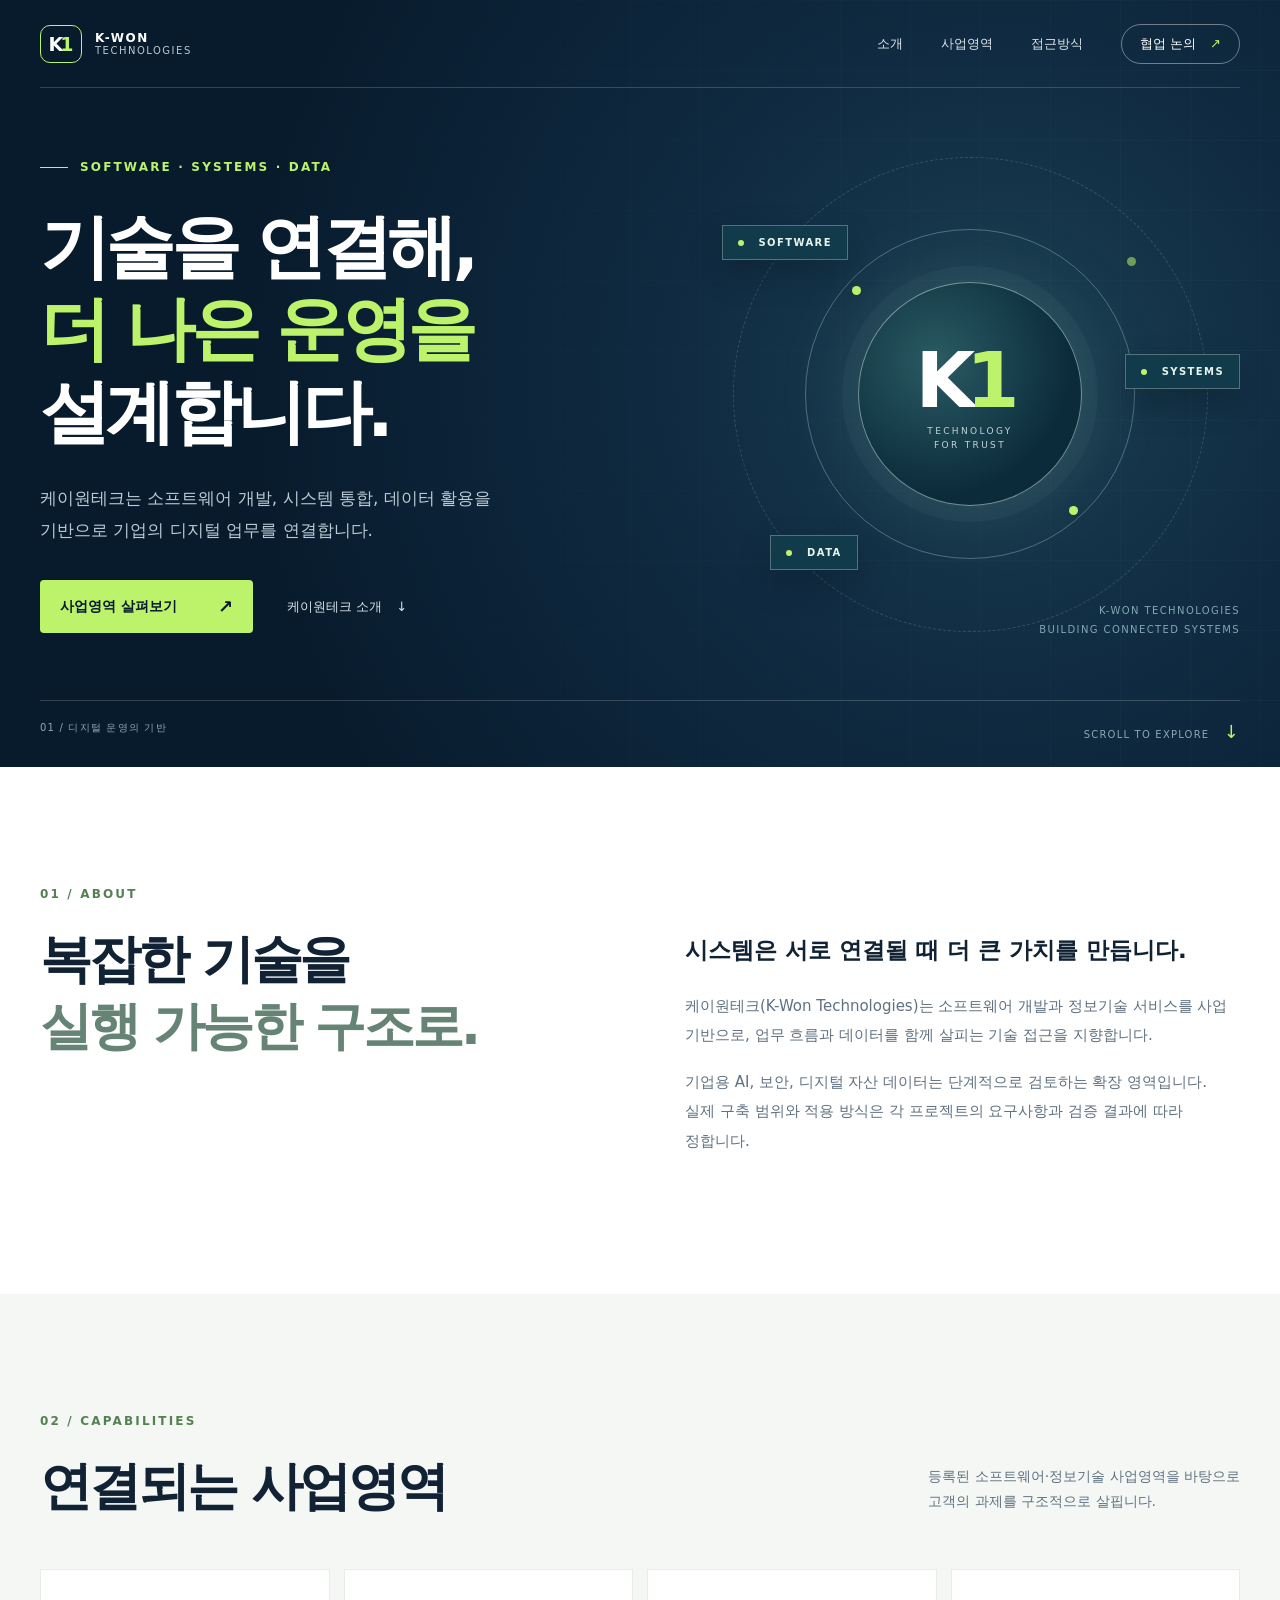
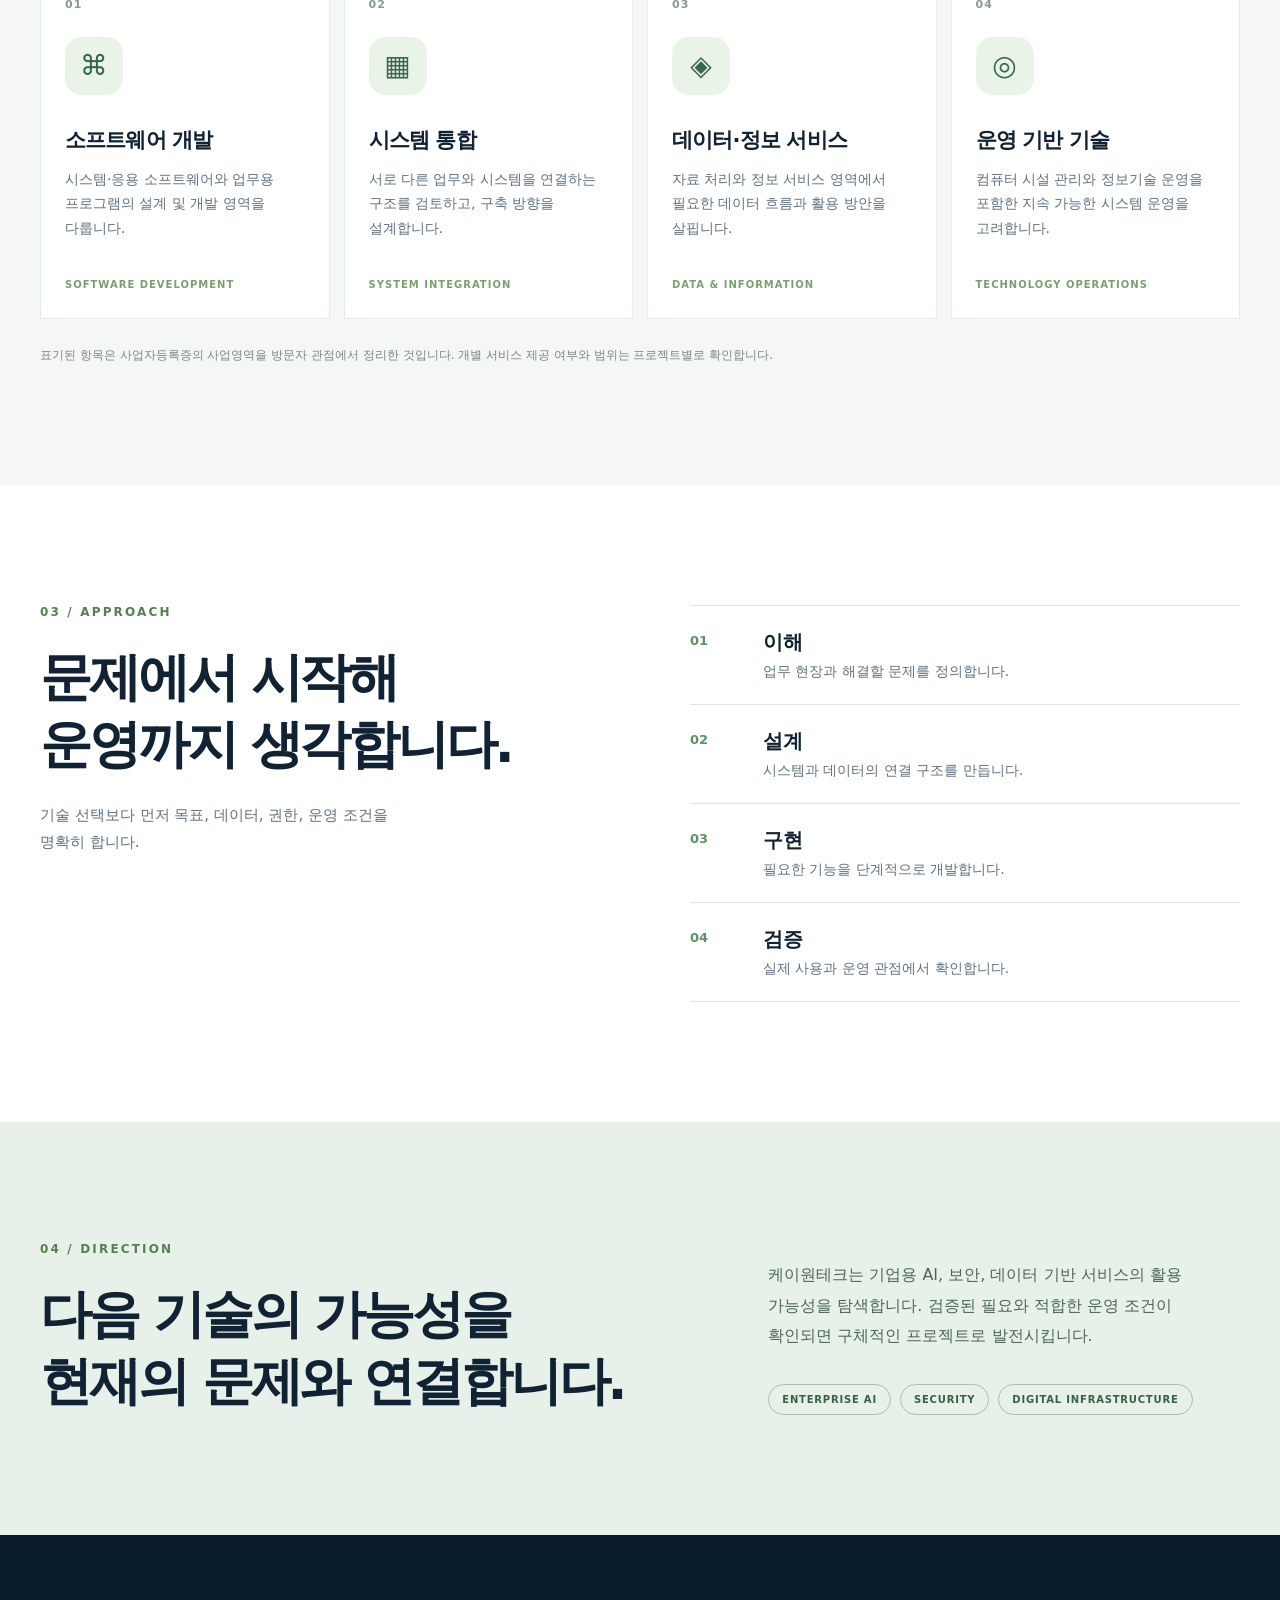
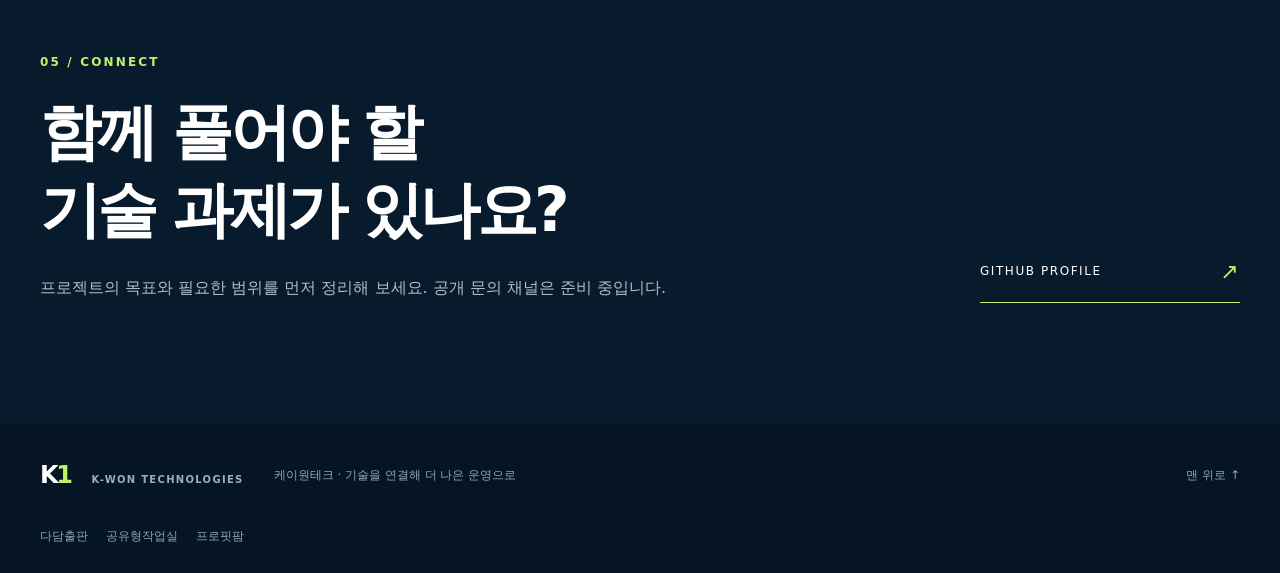
==== commit c2c891eb: "Add-three-business-pages" ====
--- a/index.html
+++ b/index.html
@@ -90,7 +90,7 @@
       <section class="contact section-pad" id="contact" aria-labelledby="contact-title"><div class="shell contact-layout"><div><p class="section-kicker">05 / CONNECT</p><h2 id="contact-title">함께 풀어야 할<br />기술 과제가 있나요?</h2><p>프로젝트의 목표와 필요한 범위를 먼저 정리해 보세요. 공개 문의 채널은 준비 중입니다.</p></div><a class="contact-link" href="https://github.com/oberstmarkts" target="_blank" rel="noopener noreferrer" aria-label="연결된 GitHub 프로필 새 창에서 보기"><span>GITHUB PROFILE</span><span aria-hidden="true">↗</span></a></div></section>
     </main>
 
-    <footer class="site-footer"><div class="shell footer-layout"><div class="footer-brand">K<span>1</span> <small>K-WON TECHNOLOGIES</small></div><p>케이원테크 · 기술을 연결해 더 나은 운영으로</p><a href="#top">맨 위로 ↑</a></div></footer>
+    <footer class="site-footer"><div class="shell footer-layout"><div class="footer-brand">K<span>1</span> <small>K-WON TECHNOLOGIES</small></div><p>케이원테크 · 기술을 연결해 더 나은 운영으로</p><a href="#top">맨 위로 ↑</a></div><nav class="shell" aria-label="사업체 페이지" style="display:flex;flex-wrap:wrap;gap:18px;padding:0 0 28px;font-size:12px"><a href="dadam-publishing/">다담출판</a><a href="shared-studio/">공유형작업실</a><a href="pro-fit-farm/">프로핏팜</a></nav></footer>
   </body>
 </html>
 
